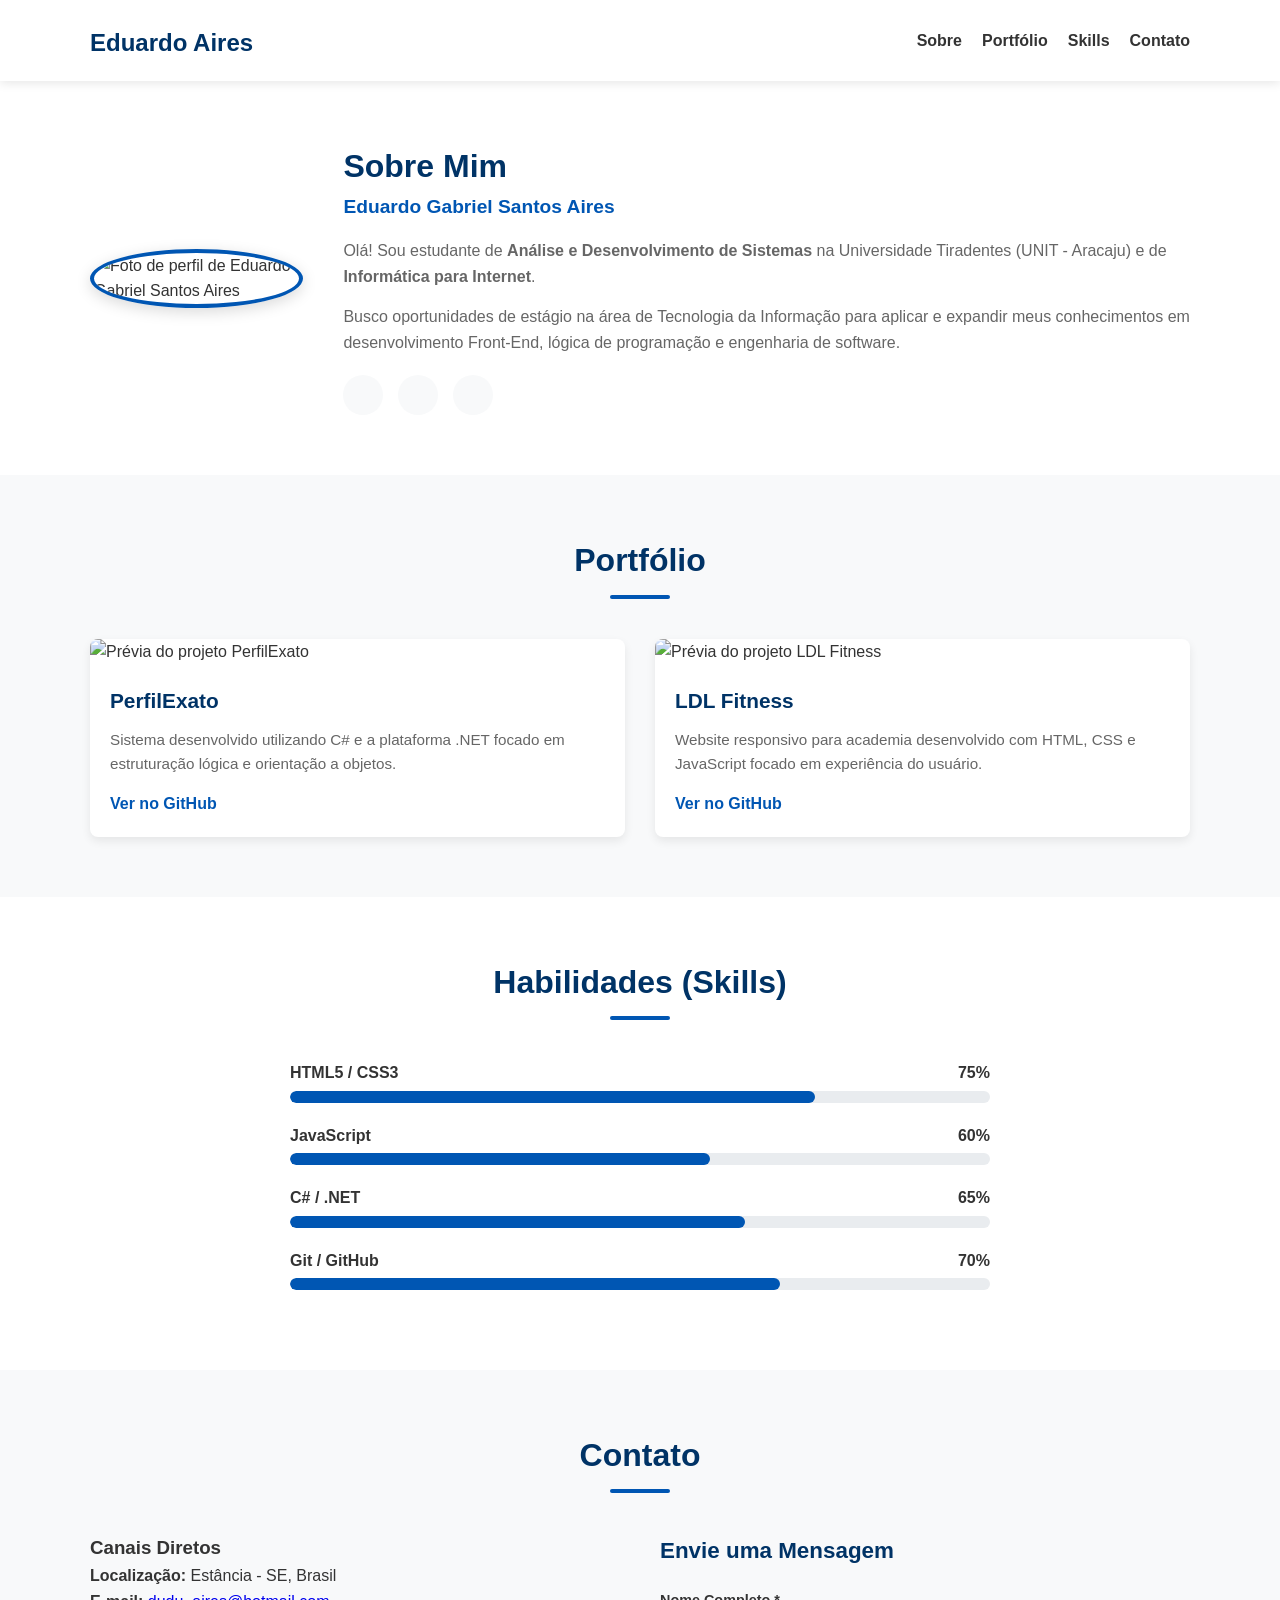
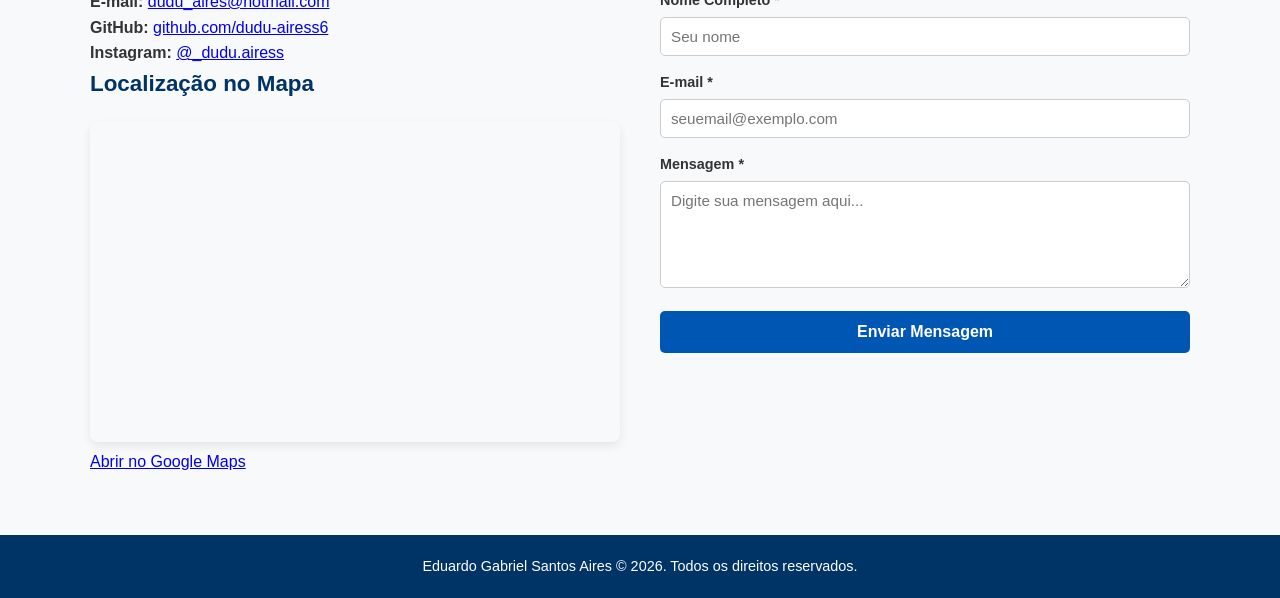
==== index.html @ 2ad6c25f "feat & style: finaliza interatividade JS e validacao do formulario de contato; implementa estilos CS" ====
<!DOCTYPE html>
<html lang="pt-BR">
<head>
    <meta charset="UTF-8">
    <meta name="viewport" content="width=device-width, initial-scale=1.0">
    <meta name="description" content="Portfólio Pessoal de Eduardo Aires - Desenvolvedor Web Front-End e Estudante de ADS na UNIT.">
    <meta name="author" content="Eduardo Gabriel Santos Aires">
    <title>Eduardo Aires | Portfólio Pessoal</title>

    <!-- Folha de Estilos Externa -->
    <link rel="stylesheet" href="css/style.css">
    
    <!-- Ícones (Font Awesome para redes sociais) -->
    <link rel="stylesheet" href="assets/icons/font-awesome.min.css">
</head>
<body>

    <!-- Cabeçalho e Navegação -->
    <header class="header">
        <div class="container">
            <h1 class="logo"><a href="#">Eduardo Aires</a></h1>
            <nav class="nav">
                <ul>
                    <li><a href="#sobre">Sobre</a></li>
                    <li><a href="#portfolio">Portfólio</a></li>
                    <li><a href="#skills">Skills</a></li>
                    <li><a href="#contato">Contato</a></li>
                </ul>
            </nav>
        </div>
    </header>

    <!-- Seção Sobre Mim -->
    <section id="sobre" class="section sobre">
        <div class="container sobre-content">
            <div class="sobre-img">
                <img src="assets/img/perfil.jpg" alt="Foto de perfil de Eduardo Gabriel Santos Aires">
            </div>
            <div class="sobre-texto">
                <h2>Sobre Mim</h2>
                <h3>Eduardo Gabriel Santos Aires</h3>
                <p>
                    Olá! Sou estudante de <strong>Análise e Desenvolvimento de Sistemas</strong> na Universidade Tiradentes (UNIT - Aracaju) 
                    e de <strong>Informática para Internet</strong>.
                </p>
                <p>
                    Busco oportunidades de estágio na área de Tecnologia da Informação para aplicar e expandir meus conhecimentos 
                    em desenvolvimento Front-End, lógica de programação e engenharia de software.
                </p>
                <div class="redes-sociais">
                    <a href="https://github.com/dudu-airess6" target="_blank" aria-label="GitHub"><i class="fab fa-github"></i></a>
                    <a href="#" target="_blank" aria-label="Instagram"><i class="fab fa-instagram"></i></a>
                    <a href="mailto:dudu_aires@hotmail.com" aria-label="E-mail"><i class="fas fa-envelope"></i></a>
                </div>
            </div>
        </div>
    </section>

    <!-- Seção Portfólio (Projetos) -->
    <section id="portfolio" class="section portfolio">
        <div class="container">
            <h2 class="titulo-secao">Portfólio</h2>
            <div class="grid-projetos">
                
                <!-- Card Projeto 1 -->
                <article class="card-projeto">
                    <img src="assets/img/projeto-perfilexato.png" alt="Prévia do projeto PerfilExato">
                    <div class="card-corpo">
                        <h3>PerfilExato</h3>
                        <p>Sistema desenvolvido utilizando C# e a plataforma .NET focado em estruturação lógica e orientação a objetos.</p>
                        <a href="https://github.com/dudu-airess6/PerfilExato" target="_blank" class="btn-link">Ver no GitHub <i class="fas fa-external-link-alt"></i></a>
                    </div>
                </article>

                <!-- Card Projeto 2 -->
                <article class="card-projeto">
                    <img src="assets/img/projeto-ldlfitness.png" alt="Prévia do projeto LDL Fitness">
                    <div class="card-corpo">
                        <h3>LDL Fitness</h3>
                        <p>Website responsivo para academia desenvolvido com HTML, CSS e JavaScript focado em experiência do usuário.</p>
                        <a href="https://github.com/dudu-airess6/site-academia" target="_blank" class="btn-link">Ver no GitHub <i class="fas fa-external-link-alt"></i></a>
                    </div>
                </article>

            </div>
        </div>
    </section>

    <!-- Seção Habilidades (Skills) -->
    <section id="skills" class="section skills">
        <div class="container">
            <h2 class="titulo-secao">Habilidades (Skills)</h2>
            <div class="skills-container">
                
                <div class="skill-item">
                    <div class="skill-info">
                        <span>HTML5 / CSS3</span>
                        <span>75%</span>
                    </div>
                    <div class="barra-progresso"><div class="progresso html-css"></div></div>
                </div>

                <div class="skill-item">
                    <div class="skill-info">
                        <span>JavaScript</span>
                        <span>60%</span>
                    </div>
                    <div class="barra-progresso"><div class="progresso js"></div></div>
                </div>

                <div class="skill-item">
                    <div class="skill-info">
                        <span>C# / .NET</span>
                        <span>65%</span>
                    </div>
                    <div class="barra-progresso"><div class="progresso csharp"></div></div>
                </div>

                <div class="skill-item">
                    <div class="skill-info">
                        <span>Git / GitHub</span>
                        <span>70%</span>
                    </div>
                    <div class="barra-progresso"><div class="progresso git"></div></div>
                </div>

            </div>
        </div>
    </section>

    <!-- Seção Contato -->
    <section id="contato" class="section contato">
        <div class="container">
            <h2 class="titulo-secao">Contato</h2>
            
            <div class="grid-contato">
                <!-- Informações de Contato Direto e Mapa -->
                <div class="info-e-mapa">
                    
                    <!-- Card com Dados do Currículo -->
                    <div class="card-info-contato">
                        <h3>Canais Diretos</h3>
                        <p><i class="fas fa-map-marker-alt"></i> <strong>Localização:</strong> Estância - SE, Brasil</p>
                        <p><i class="fas fa-envelope"></i> <strong>E-mail:</strong> <a href="mailto:dudu_aires@hotmail.com">dudu_aires@hotmail.com</a></p>
                        <p><i class="fab fa-github"></i> <strong>GitHub:</strong> <a href="https://github.com/dudu-airess6" target="_blank">github.com/dudu-airess6</a></p>
                        <p><i class="fab fa-instagram"></i> <strong>Instagram:</strong> <a href="https://www.instagram.com/_dud.airess?srtk=MWt2eTNlN3ZkY29sbg%3D%3D&utm_source=qr" target="_blank">@_dudu.airess</a></p>
                    </div>

                    <!-- Container do Mapa Macro -->
                    <div class="mapa-container">
                        <h3>Localização no Mapa</h3>
                        <iframe 
                            src="about:blank" 
                            loading="lazy" 
                            referrerpolicy="no-referrer-when-downgrade">
                        </iframe>
                        <a href="https://maps.app.goo.gl/FzNd4DUuq2EVmgBp6" target="_blank" class="link-mapa-externo">
                            Abrir no Google Maps <i class="fas fa-external-link-alt"></i>
                        </a>
                    </div>
                </div>

                <!-- Formulário de Contato com Validação JS -->
                <div class="form-container">
                    <h3>Envie uma Mensagem</h3>
                    <form id="formContato" novalidate>
                        <div class="grupo-form">
                            <label for="nome">Nome Completo *</label>
                            <input type="text" id="nome" name="nome" placeholder="Seu nome" required>
                            <span class="mensagem-erro" id="erroNome"></span>
                        </div>

                        <div class="grupo-form">
                            <label for="email">E-mail *</label>
                            <input type="email" id="email" name="email" placeholder="seuemail@exemplo.com" required>
                            <span class="mensagem-erro" id="erroEmail"></span>
                        </div>

                        <div class="grupo-form">
                            <label for="mensagem">Mensagem *</label>
                            <textarea id="mensagem" name="mensagem" rows="5" placeholder="Digite sua mensagem aqui..." required></textarea>
                            <span class="mensagem-erro" id="erroMensagem"></span>
                        </div>

                        <button type="submit" id="btnEnviar" class="btn-submit">Enviar Mensagem</button>
                        <div id="statusEnvio" class="status-envio"></div>
                    </form>
                </div>
            </div>
        </div>
    </section>

    <!-- Rodapé -->
    <footer class="footer">
        <div class="container">
            <p>Eduardo Gabriel Santos Aires &copy; 2026. Todos os direitos reservados.</p>
        </div>
    </footer>

    <!-- Script de Interatividade e Validação -->
    <script src="js/script.js"></script>
</body>
</html>
---- css/style.css ----
/* ==========================================================================
   1. RESET E VARIÁVEIS GLOBAIS (Box Model e Paleta de Cores - Aula 6)
   ========================================================================== */
* {
    margin: 0;
    padding: 0;
    box-sizing: border-box; /* Garante que padding e border não alterem a largura final dos elementos */
}

:root {
    --cor-primaria: #0056b3;      /* Azul institucional / destaque */
    --cor-secundaria: #003366;    /* Azul escuro para títulos */
    --cor-fundo-claro: #f8f9fa;   /* Fundo cinza suave */
    --cor-texto: #333333;         /* Texto principal */
    --cor-texto-suave: #666666;   /* Subtítulos e descrições */
    --cor-erro: #d9534f;          /* Vermelho para validação do formulário */
    --cor-sucesso: #28a745;       /* Verde para mensagem de envio */
    --fonte-principal: 'Segoe UI', Tahoma, Geneva, Verdana, sans-serif;
    --transicao-padrao: all 0.3s ease;
}

html {
    scroll-behavior: smooth; /* Navegação suave ao clicar nos links da barra de menu */
}

body {
    font-family: var(--fonte-principal);
    color: var(--cor-texto);
    background-color: #ffffff;
    line-height: 1.6;
}

.container {
    width: 90%;
    max-width: 1100px;
    margin: 0 auto;
}

.section {
    padding: 60px 0;
}

.titulo-secao {
    text-align: center;
    font-size: 2rem;
    color: var(--cor-secundaria);
    margin-bottom: 40px;
    position: relative;
}

.titulo-secao::after {
    content: '';
    display: block;
    width: 60px;
    height: 4px;
    background-color: var(--cor-primaria);
    margin: 8px auto 0;
    border-radius: 2px;
}

/* ==========================================================================
   2. CABEÇALHO E NAVEGAÇÃO (Header Fixado)
   ========================================================================== */
.header {
    background-color: #ffffff;
    box-shadow: 0 2px 10px rgba(0, 0, 0, 0.1);
    position: sticky;
    top: 0;
    z-index: 1000;
}

.header .container {
    display: flex;
    justify-content: space-between;
    align-items: center;
    padding: 15px 0;
}

.logo a {
    font-size: 1.5rem;
    font-weight: bold;
    color: var(--cor-secundaria);
    text-decoration: none;
}

.nav ul {
    display: flex;
    list-style: none;
    gap: 20px;
}

.nav a {
    text-decoration: none;
    color: var(--cor-texto);
    font-weight: 600;
    transition: var(--transicao-padrao);
}

.nav a:hover {
    color: var(--cor-primaria);
}

/* ==========================================================================
   3. SEÇÃO SOBRE MIM (Flexbox Layout)
   ========================================================================== */
.sobre-content {
    display: flex;
    align-items: center;
    gap: 40px;
}

.sobre-img img {
    width: 250px;
    height: 250px;
    border-radius: 50%; /* Torna a imagem circular */
    object-fit: cover;
    border: 4px solid var(--cor-primaria);
    box-shadow: 0 4px 15px rgba(0, 0, 0, 0.15);
}

.sobre-texto h2 {
    font-size: 2rem;
    color: var(--cor-secundaria);
}

.sobre-texto h3 {
    font-size: 1.2rem;
    color: var(--cor-primaria);
    margin-bottom: 15px;
}

.sobre-texto p {
    margin-bottom: 15px;
    color: var(--cor-texto-suave);
}

.redes-sociais {
    display: flex;
    gap: 15px;
    margin-top: 20px;
}

.redes-sociais a {
    display: inline-flex;
    justify-content: center;
    align-items: center;
    width: 40px;
    height: 40px;
    background-color: var(--cor-fundo-claro);
    color: var(--cor-secundaria);
    border-radius: 50%;
    text-decoration: none;
    font-size: 1.2rem;
    transition: var(--transicao-padrao);
}

.redes-sociais a:hover {
    background-color: var(--cor-primaria);
    color: #ffffff;
    transform: translateY(-3px);
}

/* ==========================================================================
   4. SEÇÃO PORTFÓLIO (CSS Grid Layout e Cards de Projetos)
   ========================================================================== */
.portfolio {
    background-color: var(--cor-fundo-claro);
}

.grid-projetos {
    display: grid;
    grid-template-columns: repeat(auto-fit, minmax(280px, 1fr));
    gap: 30px;
}

.card-projeto {
    background-color: #ffffff;
    border-radius: 8px;
    overflow: hidden;
    box-shadow: 0 4px 10px rgba(0, 0, 0, 0.08);
    transition: var(--transicao-padrao);
}

.card-projeto:hover {
    transform: translateY(-5px);
    box-shadow: 0 8px 20px rgba(0, 0, 0, 0.12);
}

.card-projeto img {
    width: 100%;
    height: 180px;
    object-fit: cover;
}

.card-corpo {
    padding: 20px;
}

.card-corpo h3 {
    font-size: 1.3rem;
    color: var(--cor-secundaria);
    margin-bottom: 10px;
}

.card-corpo p {
    font-size: 0.95rem;
    color: var(--cor-texto-suave);
    margin-bottom: 15px;
}

.btn-link {
    display: inline-block;
    color: var(--cor-primaria);
    text-decoration: none;
    font-weight: 600;
    transition: var(--transicao-padrao);
}

.btn-link:hover {
    color: var(--cor-secundaria);
}

/* ==========================================================================
   5. SEÇÃO SKILLS (Barras de Progresso Gráficas)
   ========================================================================== */
.skills-container {
    max-width: 700px;
    margin: 0 auto;
}

.skill-item {
    margin-bottom: 20px;
}

.skill-info {
    display: flex;
    justify-content: space-between;
    font-weight: 600;
    margin-bottom: 5px;
}

.barra-progresso {
    width: 100%;
    height: 12px;
    background-color: #e9ecef;
    border-radius: 6px;
    overflow: hidden;
}

.progresso {
    height: 100%;
    background-color: var(--cor-primaria);
    border-radius: 6px;
    transition: width 1s ease-in-out;
}

/* Porcentagens baseadas no currículo e nas skills */
.progresso.html-css { width: 75%; }
.progresso.js       { width: 60%; }
.progresso.csharp   { width: 65%; }
.progresso.git      { width: 70%; }

/* ==========================================================================
   6. SEÇÃO CONTATO (Formulário e Mapa de Localização Macro)
   ========================================================================== */
.contato {
    background-color: var(--cor-fundo-claro);
}

.grid-contato {
    display: grid;
    grid-template-columns: 1fr 1fr;
    gap: 40px;
}

.mapa-container h3, .form-container h3 {
    font-size: 1.4rem;
    color: var(--cor-secundaria);
    margin-bottom: 20px;
}

/* Formatação do Iframe do Mapa */
.mapa-container iframe {
    width: 100%;
    height: 320px;
    border: none;
    border-radius: 8px;
    box-shadow: 0 4px 10px rgba(0, 0, 0, 0.08);
}

.grupo-form {
    margin-bottom: 15px;
}

.grupo-form label {
    display: block;
    margin-bottom: 5px;
    font-weight: 600;
    font-size: 0.9rem;
}

.grupo-form input,
.grupo-form textarea {
    width: 100%;
    padding: 10px;
    border: 1px solid #cccccc;
    border-radius: 5px;
    font-family: inherit;
    font-size: 0.95rem;
    transition: var(--transicao-padrao);
}

.grupo-form input:focus,
.grupo-form textarea:focus {
    outline: none;
    border-color: var(--cor-primaria);
    box-shadow: 0 0 5px rgba(0, 86, 179, 0.3);
}

.mensagem-erro {
    color: var(--cor-erro);
    font-size: 0.85rem;
    margin-top: 4px;
    display: block;
}

.btn-submit {
    width: 100%;
    padding: 12px;
    background-color: var(--cor-primaria);
    color: #ffffff;
    border: none;
    border-radius: 5px;
    font-size: 1rem;
    font-weight: bold;
    cursor: pointer;
    transition: var(--transicao-padrao);
}

.btn-submit:hover {
    background-color: var(--cor-secundaria);
}

.status-envio {
    margin-top: 15px;
    font-weight: 600;
    text-align: center;
}

/* ==========================================================================
   7. RODAPÉ E MEDIA QUERIES (Responsividade para Celular - Aula 5)
   ========================================================================== */
.footer {
    background-color: var(--cor-secundaria);
    color: #ffffff;
    text-align: center;
    padding: 20px 0;
    font-size: 0.9rem;
}

@media (max-width: 768px) {
    .header .container {
        flex-direction: column;
        gap: 10px;
    }

    .sobre-content {
        flex-direction: column;
        text-align: center;
    }

    .redes-sociais {
        justify-content: center;
    }

    .grid-contato {
        grid-template-columns: 1fr; /* Transforma o layout em coluna única no mobile */
    }
}
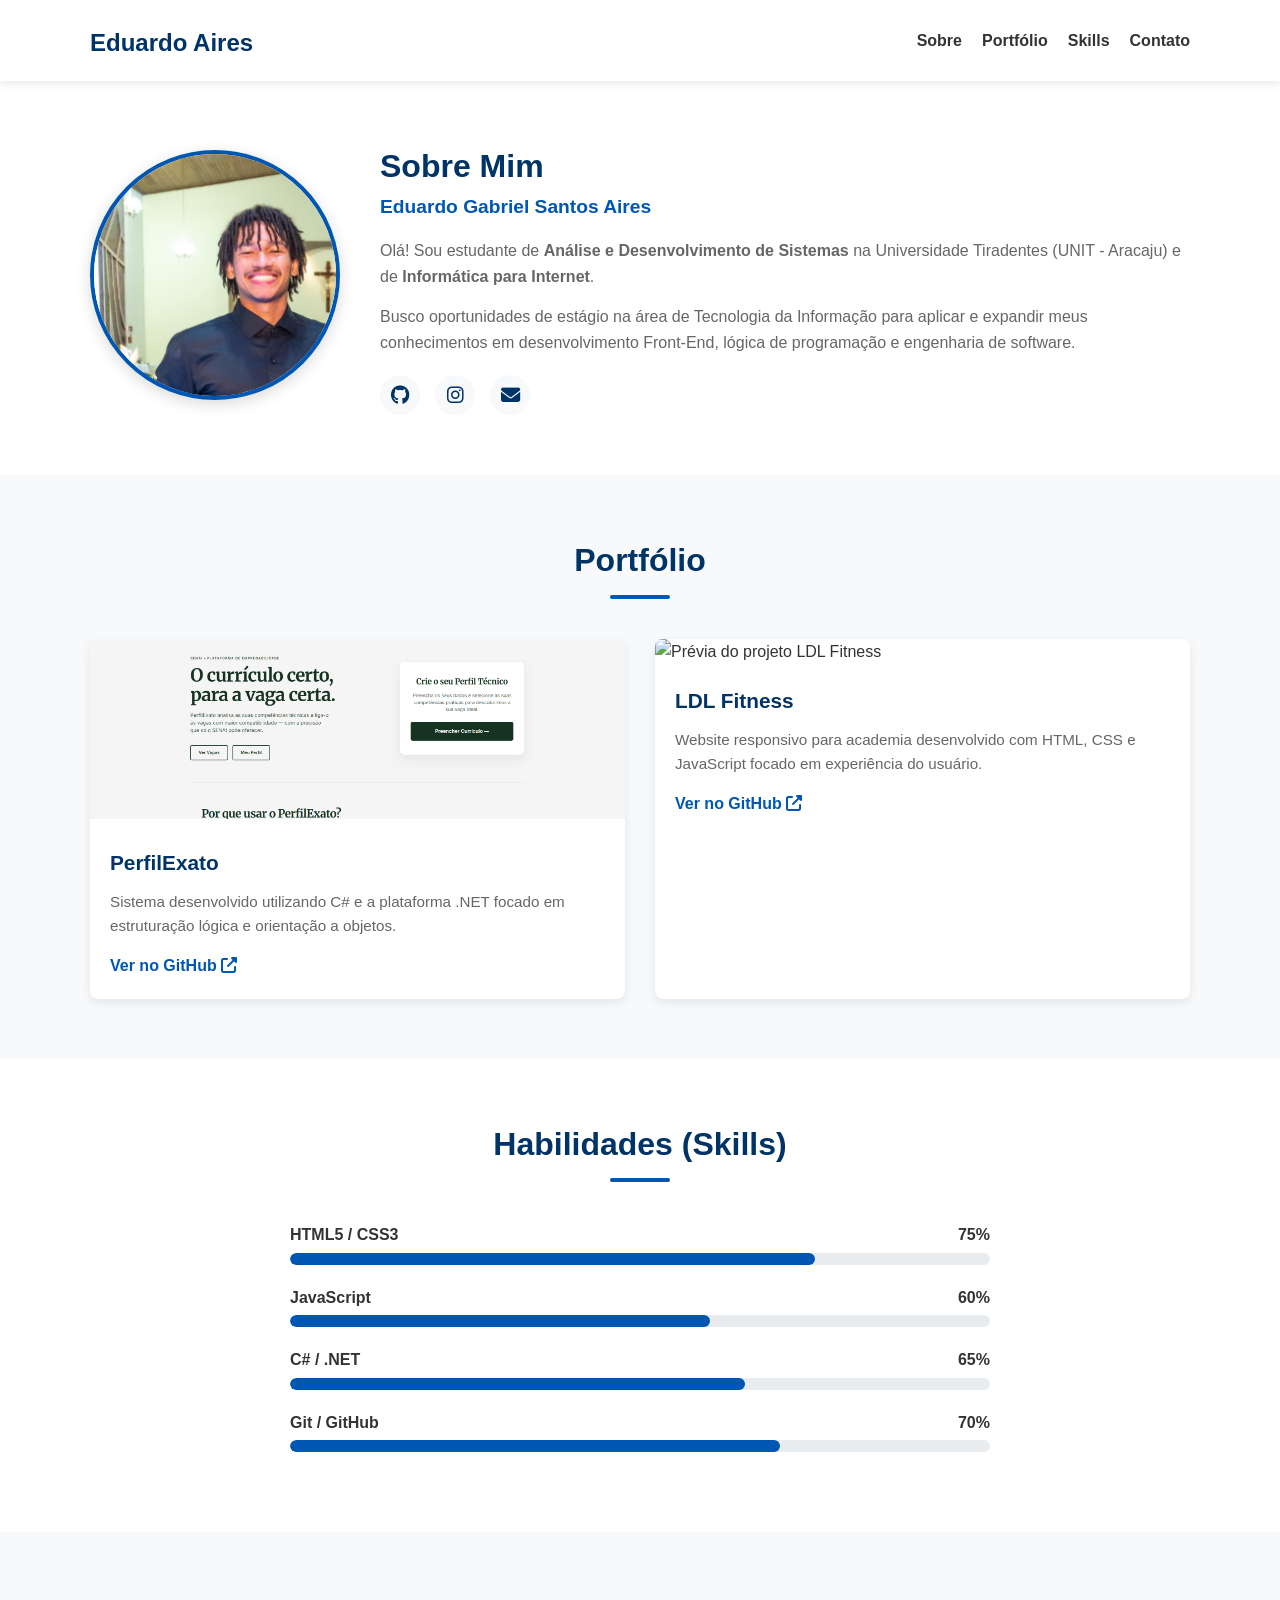
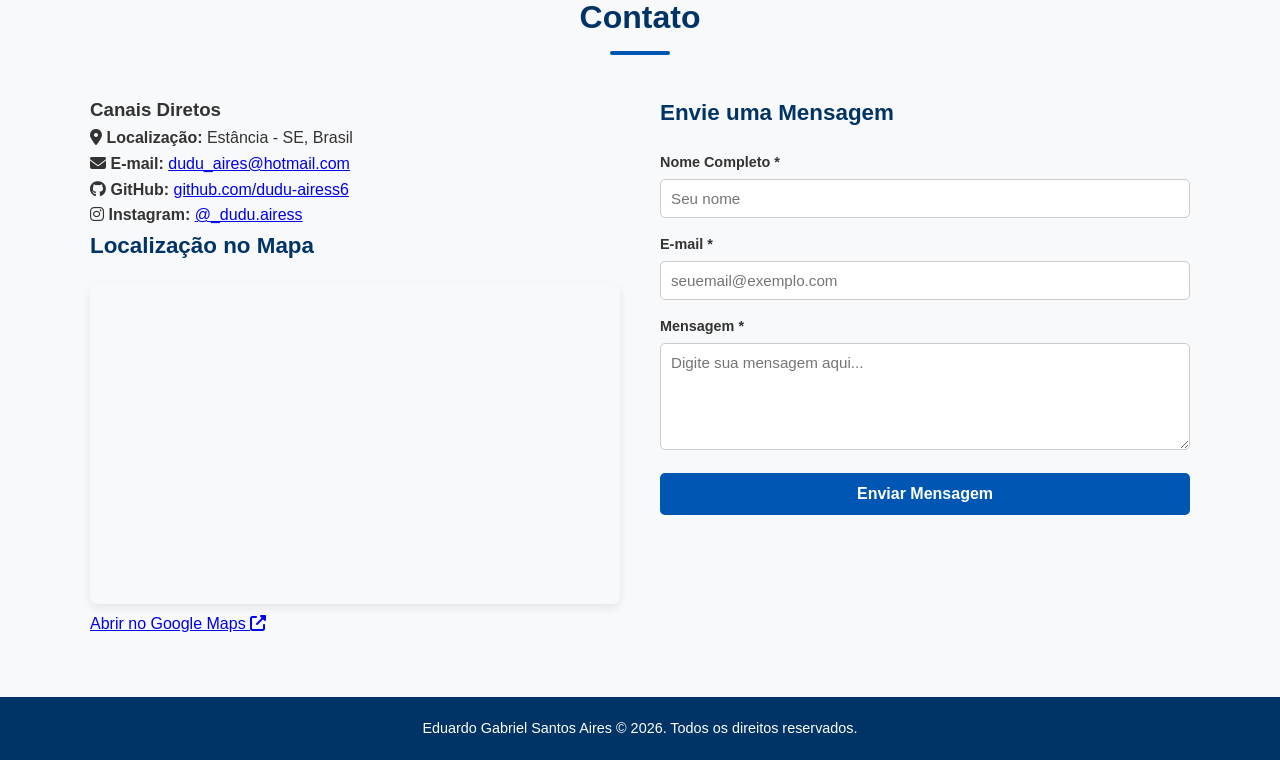
==== commit 96ddffde: "feat: adiciona foto de perfil e capturas de tela dos projetos" ====
--- a/index.html
+++ b/index.html
@@ -11,7 +11,8 @@
     <link rel="stylesheet" href="css/style.css">
     
     <!-- Ícones (Font Awesome para redes sociais) -->
-    <link rel="stylesheet" href="assets/icons/font-awesome.min.css">
+    <link rel="stylesheet" href="https://cdnjs.cloudflare.com/ajax/libs/font-awesome/6.5.1/css/all.min.css">
+    <script src="js/script.js" defer></script>
 </head>
 <body>
 
@@ -34,7 +35,7 @@
     <section id="sobre" class="section sobre">
         <div class="container sobre-content">
             <div class="sobre-img">
-                <img src="assets/img/perfil.jpg" alt="Foto de perfil de Eduardo Gabriel Santos Aires">
+                <img src="assets/img/perfil.png" alt="Foto de perfil de Eduardo Gabriel Santos Aires">
             </div>
             <div class="sobre-texto">
                 <h2>Sobre Mim</h2>
@@ -49,7 +50,7 @@
                 </p>
                 <div class="redes-sociais">
                     <a href="https://github.com/dudu-airess6" target="_blank" aria-label="GitHub"><i class="fab fa-github"></i></a>
-                    <a href="#" target="_blank" aria-label="Instagram"><i class="fab fa-instagram"></i></a>
+                    <a href="https://www.instagram.com/_dud.airess?srtk=MWt2eTNlN3ZkY29sbg%3D%3D&utm_source=qr" target="_blank" aria-label="Instagram"><i class="fab fa-instagram"></i></a>
                     <a href="mailto:dudu_aires@hotmail.com" aria-label="E-mail"><i class="fas fa-envelope"></i></a>
                 </div>
             </div>
@@ -64,7 +65,7 @@
                 
                 <!-- Card Projeto 1 -->
                 <article class="card-projeto">
-                    <img src="assets/img/projeto-perfilexato.png" alt="Prévia do projeto PerfilExato">
+                    <img src="assets/img/TelaPerfilExato.png" alt="Prévia do projeto PerfilExato">
                     <div class="card-corpo">
                         <h3>PerfilExato</h3>
                         <p>Sistema desenvolvido utilizando C# e a plataforma .NET focado em estruturação lógica e orientação a objetos.</p>
@@ -74,7 +75,7 @@
 
                 <!-- Card Projeto 2 -->
                 <article class="card-projeto">
-                    <img src="assets/img/projeto-ldlfitness.png" alt="Prévia do projeto LDL Fitness">
+                    <img src="assets/img/telaAcad.png" alt="Prévia do projeto LDL Fitness">
                     <div class="card-corpo">
                         <h3>LDL Fitness</h3>
                         <p>Website responsivo para academia desenvolvido com HTML, CSS e JavaScript focado em experiência do usuário.</p>
@@ -198,6 +199,6 @@
     </footer>
 
     <!-- Script de Interatividade e Validação -->
-    <script src="js/script.js"></script>
+    
 </body>
 </html>
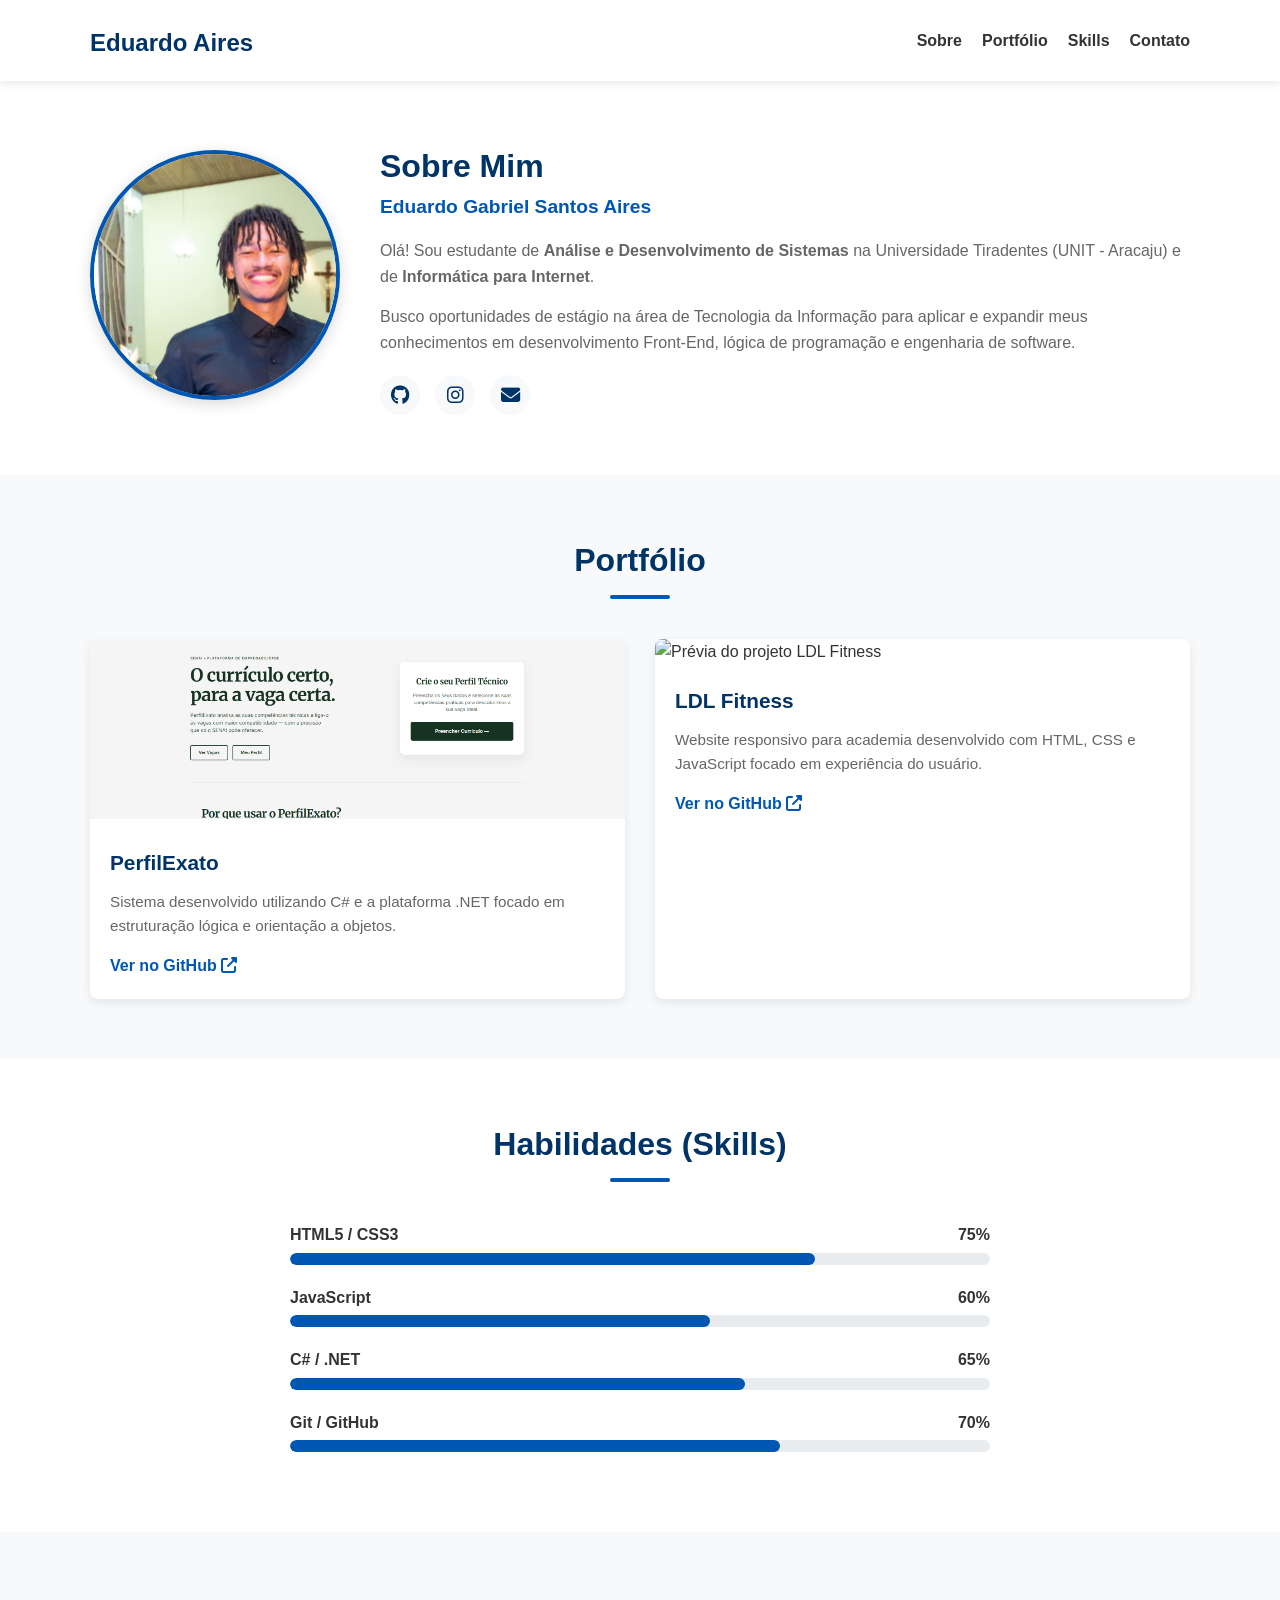
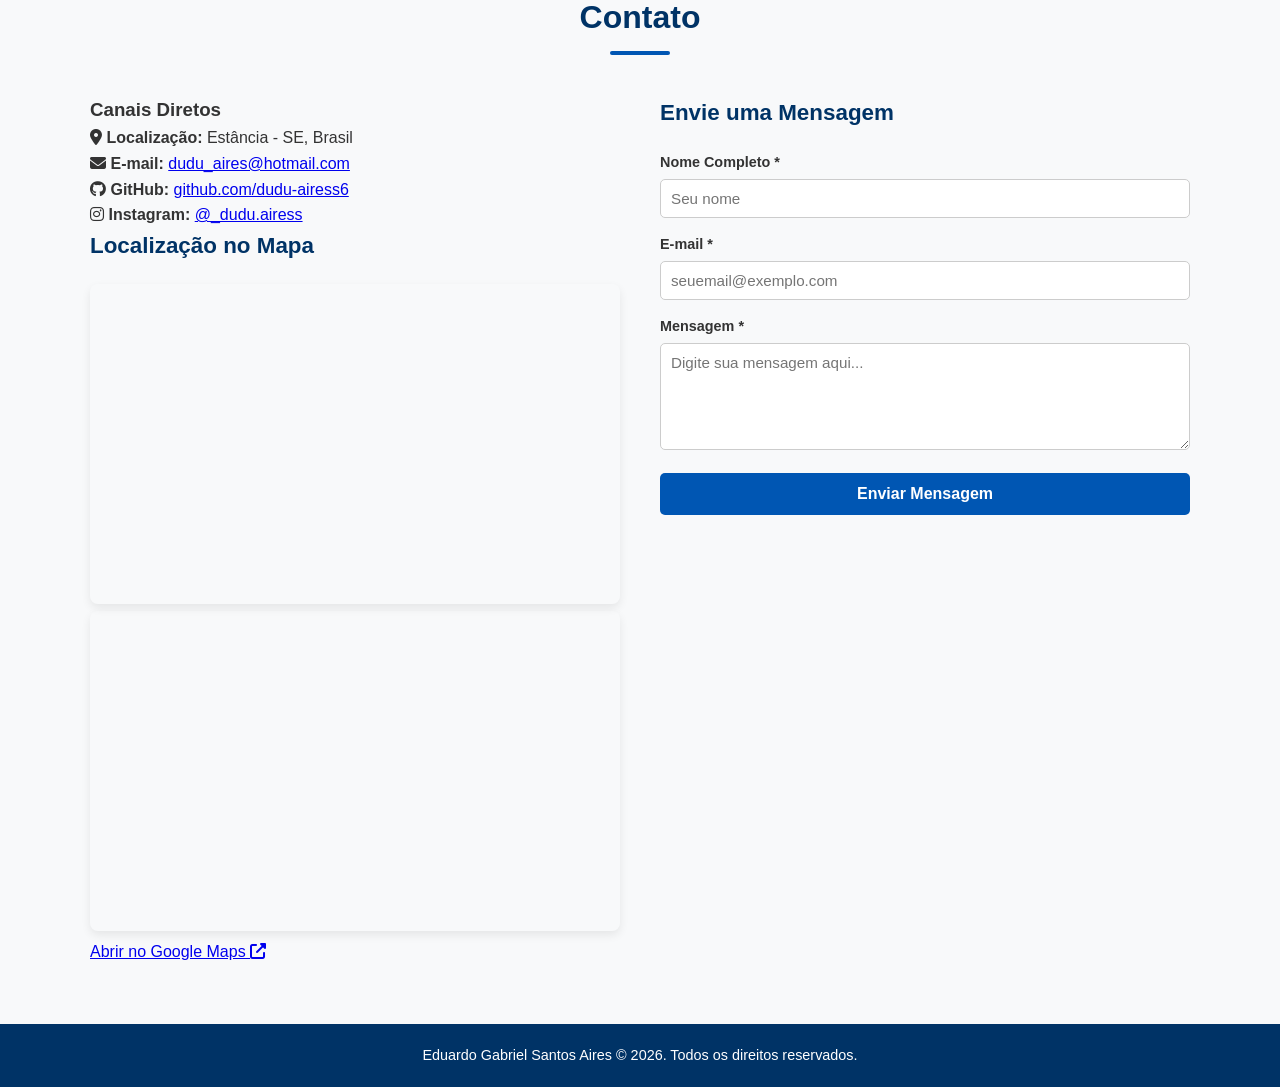
==== commit 43c31723: "refactor: fazendo o mapa do maps funcionar" ====
--- a/index.html
+++ b/index.html
@@ -155,7 +155,8 @@
                             loading="lazy" 
                             referrerpolicy="no-referrer-when-downgrade">
                         </iframe>
-                        <a href="https://maps.app.goo.gl/FzNd4DUuq2EVmgBp6" target="_blank" class="link-mapa-externo">
+                        <iframe src="https://www.google.com/maps/embed?pb=!1m18!1m12!1m3!1d31304.734406708933!2d-37.4531136337942!3d-11.254657000660721!2m3!1f0!2f0!3f0!3m2!1i1024!2i768!4f13.1!3m3!1m2!1s0x7107012e4de6781%3A0x2e46ea8df410fb42!2sEst%C3%A2ncia%2C%20SE%2C%2049200-000!5e0!3m2!1spt-BR!2sbr!4v1794339937193!5m2!1spt-BR!2sbr" width="600" height="450" style="border:0;" allowfullscreen="" loading="lazy" referrerpolicy="strict-origin-when-cross-origin"></iframe>
+                        <a href="https://www.google.com/maps/embed?pb=!1m18!1m12!1m3!1d31304.734406708933!2d-37.4531136337942!3d-11.254657000660721!2m3!1f0!2f0!3f0!3m2!1i1024!2i768!4f13.1!3m3!1m2!1s0x7107012e4de6781%3A0x2e46ea8df410fb42!2sEst%C3%A2ncia%2C%20SE%2C%2049200-000!5e0!3m2!1spt-BR!2sbr!4v1794339937193!5m2!1spt-BR!2sbr" target="_blank" class="link-mapa-externo">
                             Abrir no Google Maps <i class="fas fa-external-link-alt"></i>
                         </a>
                     </div>
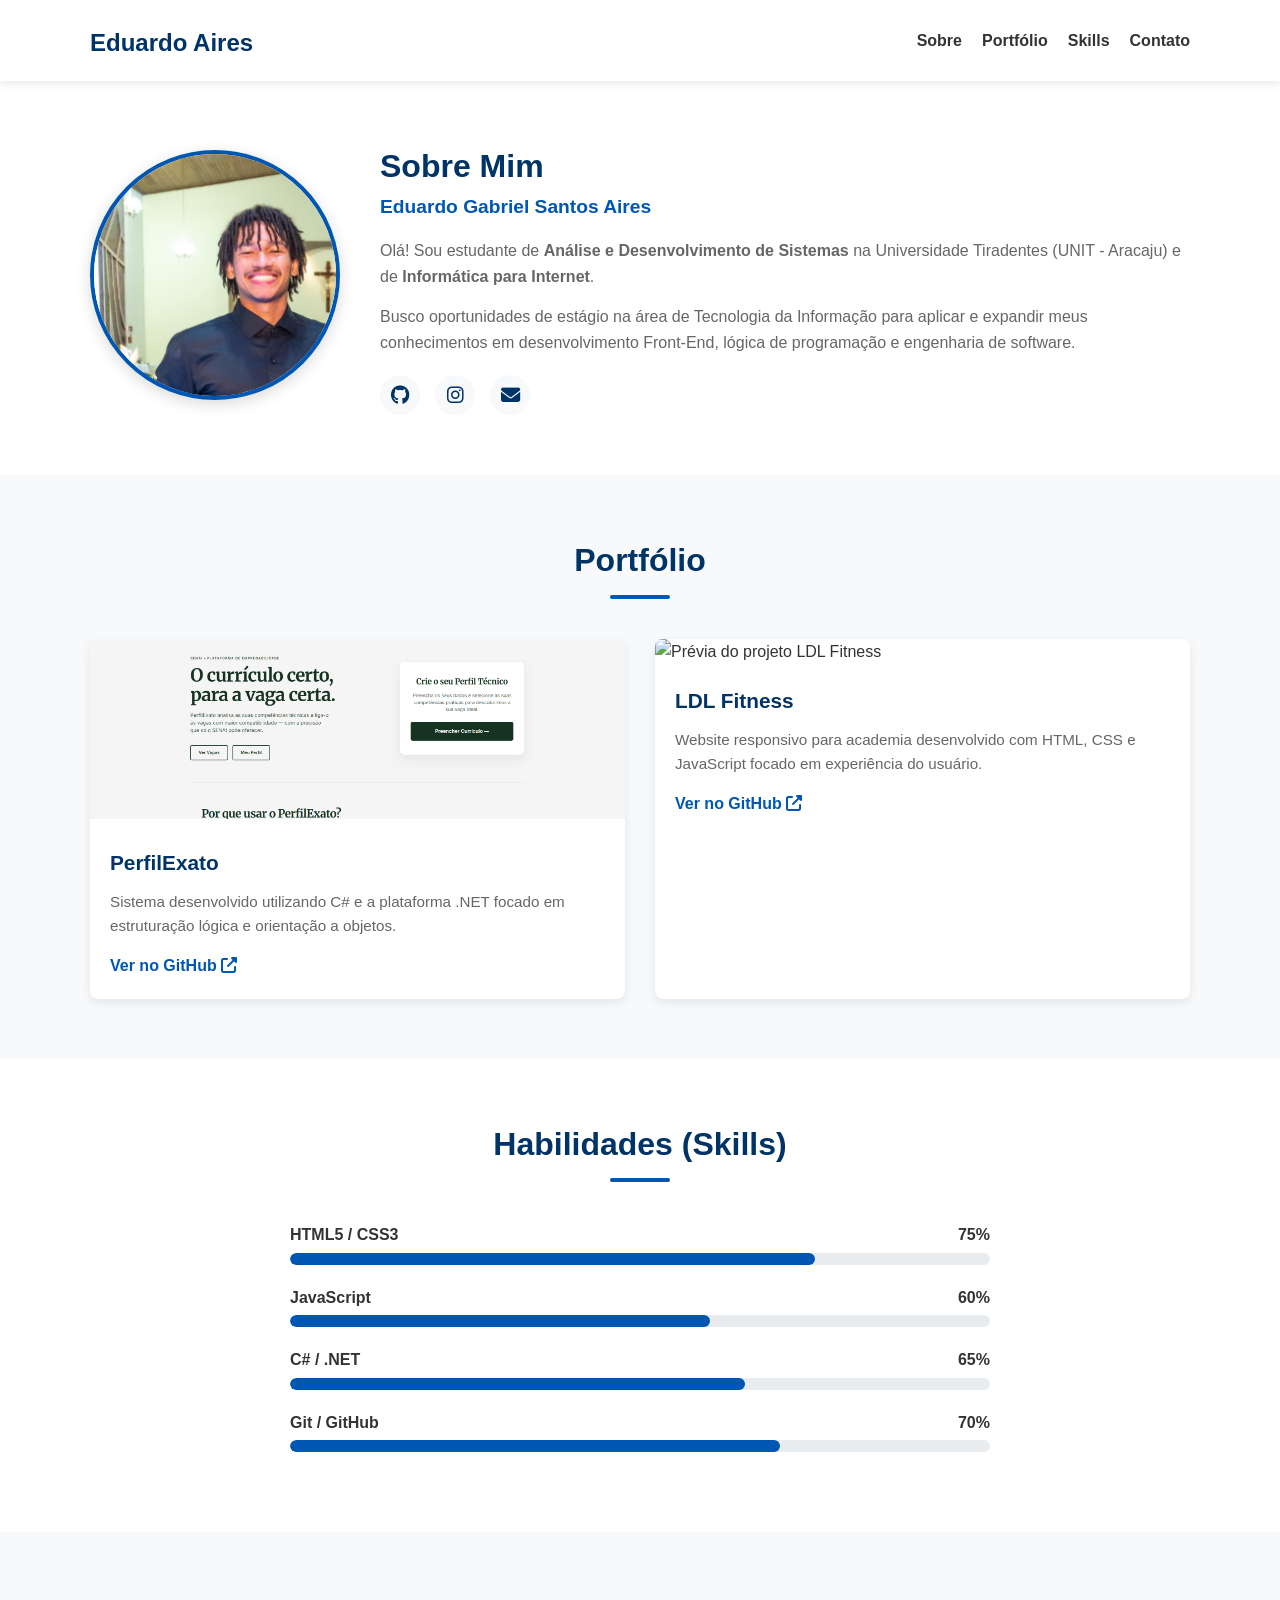
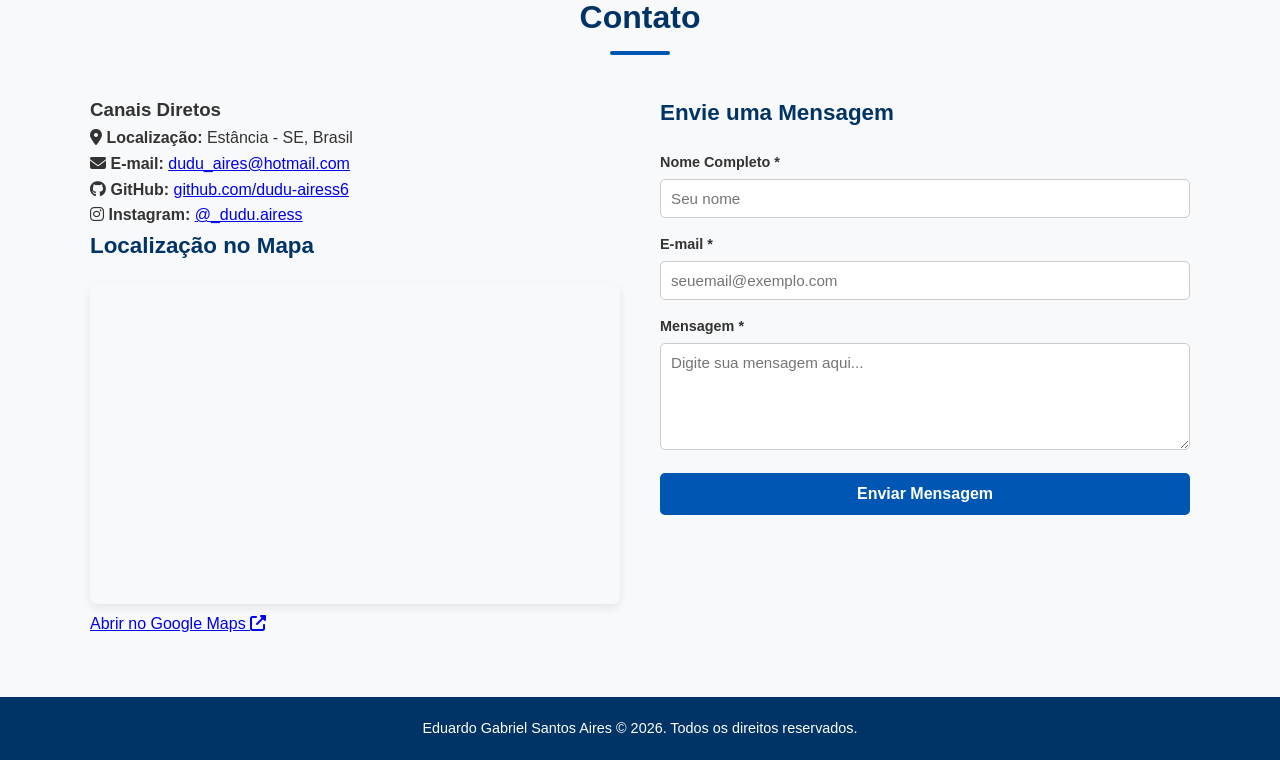
==== commit a6bc87ed: "refactor: correção da exibição do mapa da localização" ====
--- a/index.html
+++ b/index.html
@@ -151,12 +151,12 @@
                     <div class="mapa-container">
                         <h3>Localização no Mapa</h3>
                         <iframe 
-                            src="about:blank" 
+                            src="https://www.google.com/maps/embed?pb=!1m18!1m12!1m3!1d31304.734406708933!2d-37.4531136337942!3d-11.254657000660721!2m3!1f0!2f0!3f0!3m2!1i1024!2i768!4f13.1!3m3!1m2!1s0x7107012e4de6781%3A0x2e46ea8df410fb42!2sEst%C3%A2ncia%2C%20SE%2C%2049200-000!5e0!3m2!1spt-BR!2sbr!4v1794339937193!5m2!1spt-BR!2sbr" 
                             loading="lazy" 
                             referrerpolicy="no-referrer-when-downgrade">
                         </iframe>
-                        <iframe src="https://www.google.com/maps/embed?pb=!1m18!1m12!1m3!1d31304.734406708933!2d-37.4531136337942!3d-11.254657000660721!2m3!1f0!2f0!3f0!3m2!1i1024!2i768!4f13.1!3m3!1m2!1s0x7107012e4de6781%3A0x2e46ea8df410fb42!2sEst%C3%A2ncia%2C%20SE%2C%2049200-000!5e0!3m2!1spt-BR!2sbr!4v1794339937193!5m2!1spt-BR!2sbr" width="600" height="450" style="border:0;" allowfullscreen="" loading="lazy" referrerpolicy="strict-origin-when-cross-origin"></iframe>
-                        <a href="https://www.google.com/maps/embed?pb=!1m18!1m12!1m3!1d31304.734406708933!2d-37.4531136337942!3d-11.254657000660721!2m3!1f0!2f0!3f0!3m2!1i1024!2i768!4f13.1!3m3!1m2!1s0x7107012e4de6781%3A0x2e46ea8df410fb42!2sEst%C3%A2ncia%2C%20SE%2C%2049200-000!5e0!3m2!1spt-BR!2sbr!4v1794339937193!5m2!1spt-BR!2sbr" target="_blank" class="link-mapa-externo">
+                        
+                        <a href="https://www.google.com/maps?cid=3334610469520472898&g_mp=CiVnb29nbGUubWFwcy5wbGFjZXMudjEuUGxhY2VzLkdldFBsYWNlEAMYASAF" target="_blank" class="link-mapa-externo">
                             Abrir no Google Maps <i class="fas fa-external-link-alt"></i>
                         </a>
                     </div>
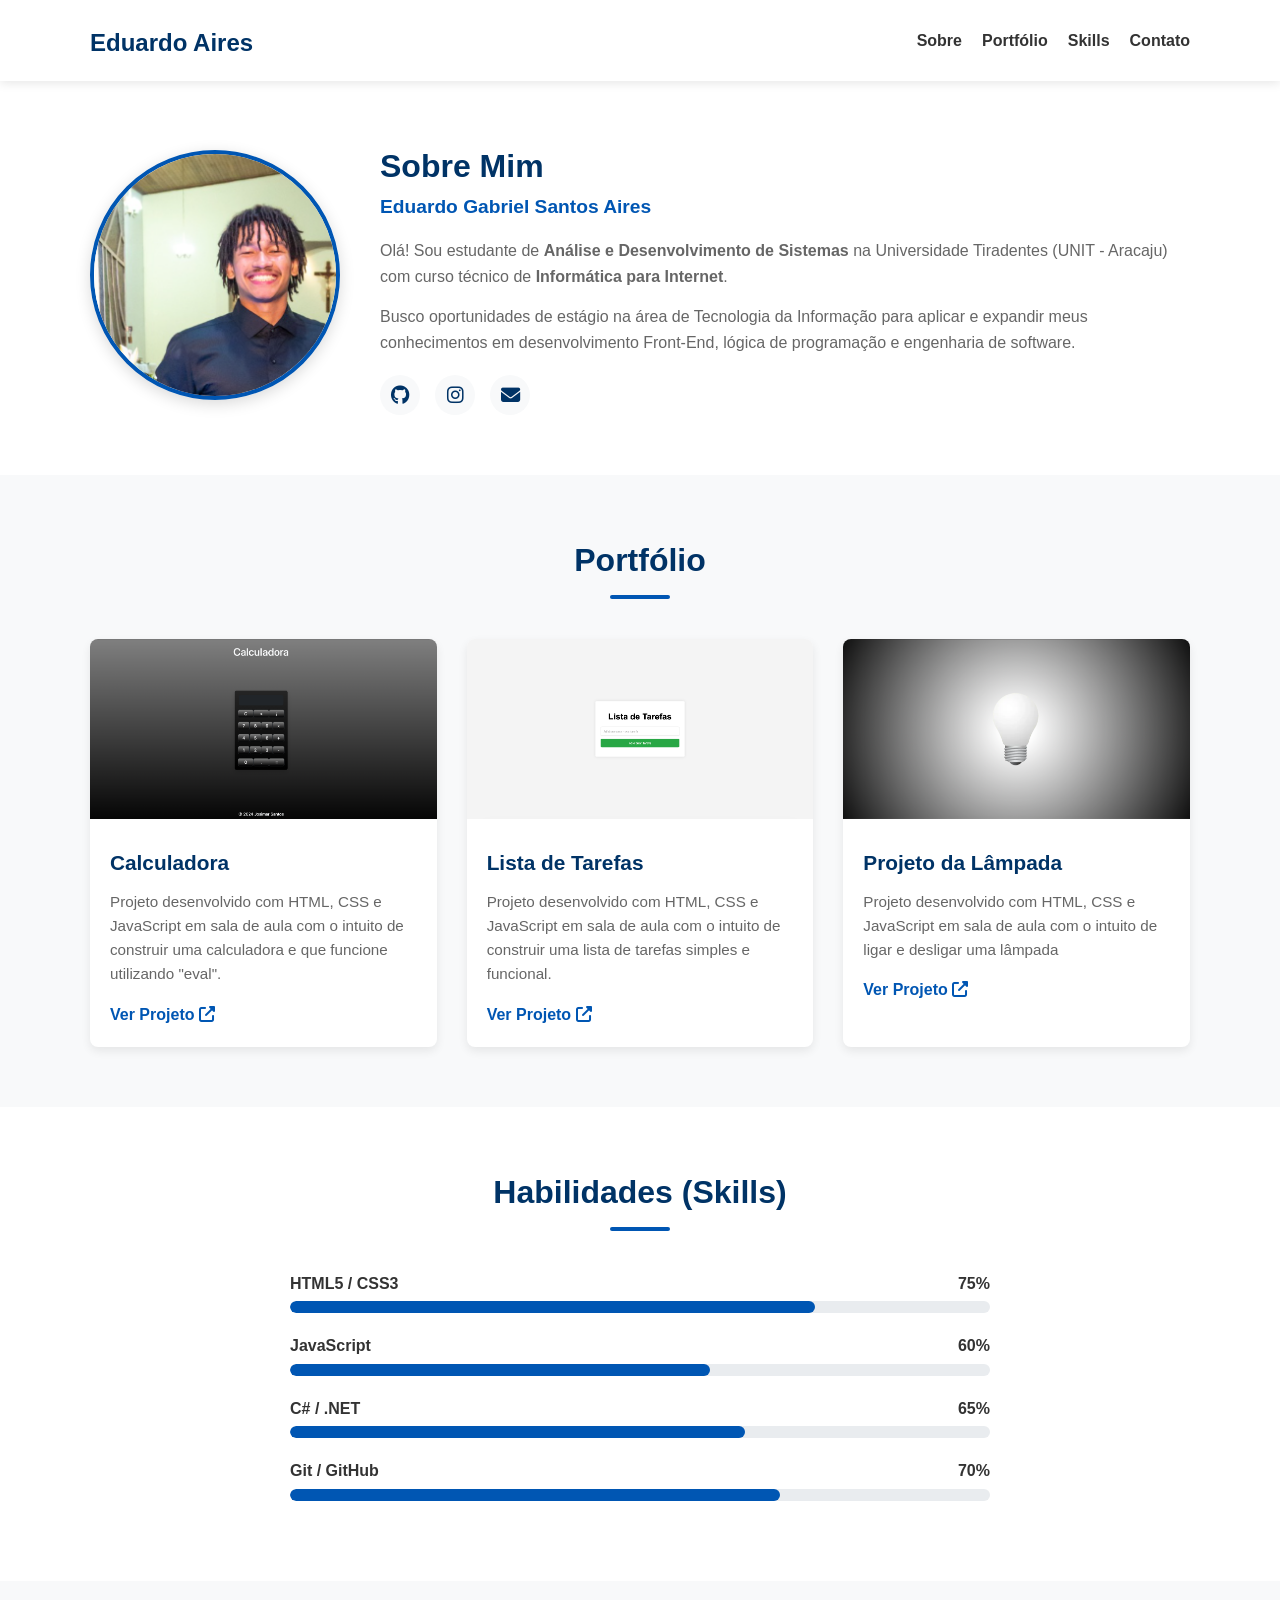
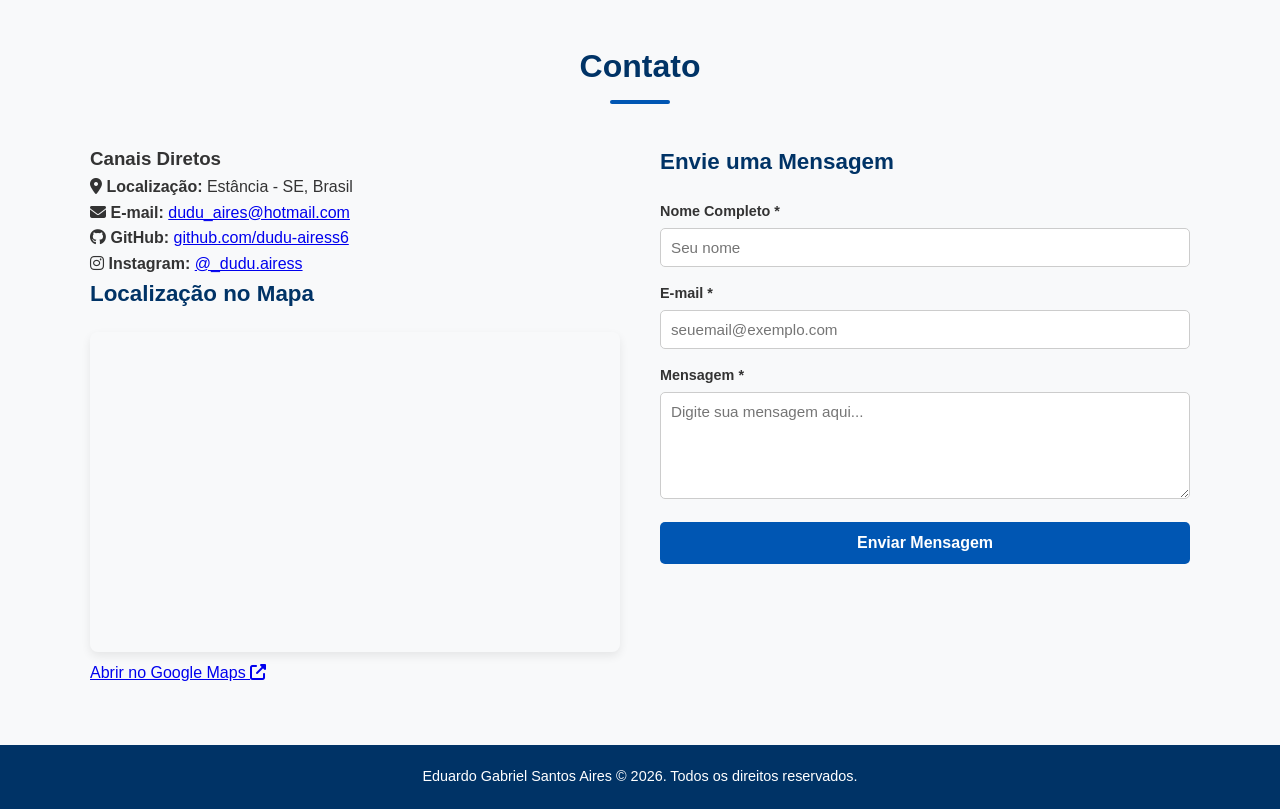
==== commit 8e90c176: "refactor: mundando endereco de outros links para que não haja conflitos no futuro com windows ou mac" ====
--- a/index.html
+++ b/index.html
@@ -7,16 +7,13 @@
     <meta name="author" content="Eduardo Gabriel Santos Aires">
     <title>Eduardo Aires | Portfólio Pessoal</title>
 
-    <!-- Folha de Estilos Externa -->
-    <link rel="stylesheet" href="css/style.css">
+    <link rel="stylesheet" href="style.css">
     
-    <!-- Ícones (Font Awesome para redes sociais) -->
     <link rel="stylesheet" href="https://cdnjs.cloudflare.com/ajax/libs/font-awesome/6.5.1/css/all.min.css">
-    <script src="js/script.js" defer></script>
+    <script src="script.js" defer></script>
 </head>
 <body>
 
-    <!-- Cabeçalho e Navegação -->
     <header class="header">
         <div class="container">
             <h1 class="logo"><a href="#">Eduardo Aires</a></h1>
@@ -31,7 +28,6 @@
         </div>
     </header>
 
-    <!-- Seção Sobre Mim -->
     <section id="sobre" class="section sobre">
         <div class="container sobre-content">
             <div class="sobre-img">
@@ -42,7 +38,7 @@
                 <h3>Eduardo Gabriel Santos Aires</h3>
                 <p>
                     Olá! Sou estudante de <strong>Análise e Desenvolvimento de Sistemas</strong> na Universidade Tiradentes (UNIT - Aracaju) 
-                    e de <strong>Informática para Internet</strong>.
+                    com curso técnico de <strong>Informática para Internet</strong>.
                 </p>
                 <p>
                     Busco oportunidades de estágio na área de Tecnologia da Informação para aplicar e expandir meus conhecimentos 
@@ -57,29 +53,35 @@
         </div>
     </section>
 
-    <!-- Seção Portfólio (Projetos) -->
     <section id="portfolio" class="section portfolio">
         <div class="container">
             <h2 class="titulo-secao">Portfólio</h2>
             <div class="grid-projetos">
-                
-                <!-- Card Projeto 1 -->
+
                 <article class="card-projeto">
-                    <img src="assets/img/TelaPerfilExato.png" alt="Prévia do projeto PerfilExato">
+                    <img src="assets/img/Calculadora.png" alt="Prévia do projeto Calculadora">
                     <div class="card-corpo">
-                        <h3>PerfilExato</h3>
-                        <p>Sistema desenvolvido utilizando C# e a plataforma .NET focado em estruturação lógica e orientação a objetos.</p>
-                        <a href="https://github.com/dudu-airess6/PerfilExato" target="_blank" class="btn-link">Ver no GitHub <i class="fas fa-external-link-alt"></i></a>
+                        <h3>Calculadora</h3>
+                        <p>Projeto desenvolvido com HTML, CSS e JavaScript em sala de aula com o intuito de construir uma calculadora e que funcione utilizando "eval".</p>
+                        <a href="Projects/Calculadora/index.html" target="_blank" class="btn-link">Ver Projeto <i class="fas fa-external-link-alt"></i></a>
                     </div>
                 </article>
 
-                <!-- Card Projeto 2 -->
                 <article class="card-projeto">
-                    <img src="assets/img/telaAcad.png" alt="Prévia do projeto LDL Fitness">
+                    <img src="assets/img/ListaTarefas.png" alt="Prévia do projeto Lista de Tarefas">
                     <div class="card-corpo">
-                        <h3>LDL Fitness</h3>
-                        <p>Website responsivo para academia desenvolvido com HTML, CSS e JavaScript focado em experiência do usuário.</p>
-                        <a href="https://github.com/dudu-airess6/site-academia" target="_blank" class="btn-link">Ver no GitHub <i class="fas fa-external-link-alt"></i></a>
+                        <h3>Lista de Tarefas</h3>
+                        <p>Projeto desenvolvido com HTML, CSS e JavaScript em sala de aula com o intuito de construir uma lista de tarefas simples e funcional.</p>
+                        <a href="Projects/lista-de-tarefas/index.html" target="_blank" class="btn-link">Ver Projeto <i class="fas fa-external-link-alt"></i></a>
+                    </div>
+                </article>
+
+                <article class="card-projeto">
+                    <img src="assets/img/Lampada.png" alt="Prévia do projeto Lâmpada">
+                    <div class="card-corpo">
+                        <h3>Projeto da Lâmpada</h3>
+                        <p>Projeto desenvolvido com HTML, CSS e JavaScript em sala de aula com o intuito de ligar e desligar uma lâmpada</p>
+                        <a href="Projects/Lampada/index.html" target="_blank" class="btn-link">Ver Projeto <i class="fas fa-external-link-alt"></i></a>
                     </div>
                 </article>
 
@@ -87,7 +89,6 @@
         </div>
     </section>
 
-    <!-- Seção Habilidades (Skills) -->
     <section id="skills" class="section skills">
         <div class="container">
             <h2 class="titulo-secao">Habilidades (Skills)</h2>
@@ -129,16 +130,13 @@
         </div>
     </section>
 
-    <!-- Seção Contato -->
     <section id="contato" class="section contato">
         <div class="container">
             <h2 class="titulo-secao">Contato</h2>
             
             <div class="grid-contato">
-                <!-- Informações de Contato Direto e Mapa -->
                 <div class="info-e-mapa">
                     
-                    <!-- Card com Dados do Currículo -->
                     <div class="card-info-contato">
                         <h3>Canais Diretos</h3>
                         <p><i class="fas fa-map-marker-alt"></i> <strong>Localização:</strong> Estância - SE, Brasil</p>
@@ -147,7 +145,6 @@
                         <p><i class="fab fa-instagram"></i> <strong>Instagram:</strong> <a href="https://www.instagram.com/_dud.airess?srtk=MWt2eTNlN3ZkY29sbg%3D%3D&utm_source=qr" target="_blank">@_dudu.airess</a></p>
                     </div>
 
-                    <!-- Container do Mapa Macro -->
                     <div class="mapa-container">
                         <h3>Localização no Mapa</h3>
                         <iframe 
@@ -162,7 +159,6 @@
                     </div>
                 </div>
 
-                <!-- Formulário de Contato com Validação JS -->
                 <div class="form-container">
                     <h3>Envie uma Mensagem</h3>
                     <form id="formContato" novalidate>
@@ -192,14 +188,10 @@
         </div>
     </section>
 
-    <!-- Rodapé -->
     <footer class="footer">
         <div class="container">
             <p>Eduardo Gabriel Santos Aires &copy; 2026. Todos os direitos reservados.</p>
         </div>
     </footer>
-
-    <!-- Script de Interatividade e Validação -->
-    
 </body>
 </html>
--- a/style.css
+++ b/style.css
@@ -0,0 +1,357 @@
+* {
+    margin: 0;
+    padding: 0;
+    box-sizing: border-box;
+}
+
+:root {
+    --cor-primaria: #0056b3;      
+    --cor-secundaria: #003366;    
+    --cor-fundo-claro: #f8f9fa;   
+    --cor-texto: #333333;        
+    --cor-texto-suave: #666666;  
+    --cor-erro: #d9534f;          
+    --cor-sucesso: #28a745;      
+    --fonte-principal: 'Segoe UI', Tahoma, Geneva, Verdana, sans-serif;
+    --transicao-padrao: all 0.3s ease;
+}
+
+html {
+    scroll-behavior: smooth; 
+}
+
+body {
+    font-family: var(--fonte-principal);
+    color: var(--cor-texto);
+    background-color: #ffffff;
+    line-height: 1.6;
+}
+
+.container {
+    width: 90%;
+    max-width: 1100px;
+    margin: 0 auto;
+}
+
+.section {
+    padding: 60px 0;
+}
+
+.titulo-secao {
+    text-align: center;
+    font-size: 2rem;
+    color: var(--cor-secundaria);
+    margin-bottom: 40px;
+    position: relative;
+}
+
+.titulo-secao::after {
+    content: '';
+    display: block;
+    width: 60px;
+    height: 4px;
+    background-color: var(--cor-primaria);
+    margin: 8px auto 0;
+    border-radius: 2px;
+}
+
+.header {
+    background-color: #ffffff;
+    box-shadow: 0 2px 10px rgba(0, 0, 0, 0.1);
+    position: sticky;
+    top: 0;
+    z-index: 1000;
+}
+
+.header .container {
+    display: flex;
+    justify-content: space-between;
+    align-items: center;
+    padding: 15px 0;
+}
+
+.logo a {
+    font-size: 1.5rem;
+    font-weight: bold;
+    color: var(--cor-secundaria);
+    text-decoration: none;
+}
+
+.nav ul {
+    display: flex;
+    list-style: none;
+    gap: 20px;
+}
+
+.nav a {
+    text-decoration: none;
+    color: var(--cor-texto);
+    font-weight: 600;
+    transition: var(--transicao-padrao);
+}
+
+.nav a:hover {
+    color: var(--cor-primaria);
+}
+
+.sobre-content {
+    display: flex;
+    align-items: center;
+    gap: 40px;
+}
+
+.sobre-img img {
+    width: 250px;
+    height: 250px;
+    border-radius: 50%; 
+    object-fit: cover;
+    border: 4px solid var(--cor-primaria);
+    box-shadow: 0 4px 15px rgba(0, 0, 0, 0.15);
+}
+
+.sobre-texto h2 {
+    font-size: 2rem;
+    color: var(--cor-secundaria);
+}
+
+.sobre-texto h3 {
+    font-size: 1.2rem;
+    color: var(--cor-primaria);
+    margin-bottom: 15px;
+}
+
+.sobre-texto p {
+    margin-bottom: 15px;
+    color: var(--cor-texto-suave);
+}
+
+.redes-sociais {
+    display: flex;
+    gap: 15px;
+    margin-top: 20px;
+}
+
+.redes-sociais a {
+    display: inline-flex;
+    justify-content: center;
+    align-items: center;
+    width: 40px;
+    height: 40px;
+    background-color: var(--cor-fundo-claro);
+    color: var(--cor-secundaria);
+    border-radius: 50%;
+    text-decoration: none;
+    font-size: 1.2rem;
+    transition: var(--transicao-padrao);
+}
+
+.redes-sociais a:hover {
+    background-color: var(--cor-primaria);
+    color: #ffffff;
+    transform: translateY(-3px);
+}
+
+.portfolio {
+    background-color: var(--cor-fundo-claro);
+}
+
+.grid-projetos {
+    display: grid;
+    grid-template-columns: repeat(auto-fit, minmax(280px, 1fr));
+    gap: 30px;
+}
+
+.card-projeto {
+    background-color: #ffffff;
+    border-radius: 8px;
+    overflow: hidden;
+    box-shadow: 0 4px 10px rgba(0, 0, 0, 0.08);
+    transition: var(--transicao-padrao);
+}
+
+.card-projeto:hover {
+    transform: translateY(-5px);
+    box-shadow: 0 8px 20px rgba(0, 0, 0, 0.12);
+}
+
+.card-projeto img {
+    width: 100%;
+    height: 180px;
+    object-fit: cover;
+}
+
+.card-corpo {
+    padding: 20px;
+}
+
+.card-corpo h3 {
+    font-size: 1.3rem;
+    color: var(--cor-secundaria);
+    margin-bottom: 10px;
+}
+
+.card-corpo p {
+    font-size: 0.95rem;
+    color: var(--cor-texto-suave);
+    margin-bottom: 15px;
+}
+
+.btn-link {
+    display: inline-block;
+    color: var(--cor-primaria);
+    text-decoration: none;
+    font-weight: 600;
+    transition: var(--transicao-padrao);
+}
+
+.btn-link:hover {
+    color: var(--cor-secundaria);
+}
+
+.skills-container {
+    max-width: 700px;
+    margin: 0 auto;
+}
+
+.skill-item {
+    margin-bottom: 20px;
+}
+
+.skill-info {
+    display: flex;
+    justify-content: space-between;
+    font-weight: 600;
+    margin-bottom: 5px;
+}
+
+.barra-progresso {
+    width: 100%;
+    height: 12px;
+    background-color: #e9ecef;
+    border-radius: 6px;
+    overflow: hidden;
+}
+
+.progresso {
+    height: 100%;
+    background-color: var(--cor-primaria);
+    border-radius: 6px;
+    transition: width 1s ease-in-out;
+}
+
+.progresso.html-css { width: 75%; }
+.progresso.js       { width: 60%; }
+.progresso.csharp   { width: 65%; }
+.progresso.git      { width: 70%; }
+
+
+.contato {
+    background-color: var(--cor-fundo-claro);
+}
+
+.grid-contato {
+    display: grid;
+    grid-template-columns: 1fr 1fr;
+    gap: 40px;
+}
+
+.mapa-container h3, .form-container h3 {
+    font-size: 1.4rem;
+    color: var(--cor-secundaria);
+    margin-bottom: 20px;
+}
+
+.mapa-container iframe {
+    width: 100%;
+    height: 320px;
+    border: none;
+    border-radius: 8px;
+    box-shadow: 0 4px 10px rgba(0, 0, 0, 0.08);
+}
+
+.grupo-form {
+    margin-bottom: 15px;
+}
+
+.grupo-form label {
+    display: block;
+    margin-bottom: 5px;
+    font-weight: 600;
+    font-size: 0.9rem;
+}
+
+.grupo-form input,
+.grupo-form textarea {
+    width: 100%;
+    padding: 10px;
+    border: 1px solid #cccccc;
+    border-radius: 5px;
+    font-family: inherit;
+    font-size: 0.95rem;
+    transition: var(--transicao-padrao);
+}
+
+.grupo-form input:focus,
+.grupo-form textarea:focus {
+    outline: none;
+    border-color: var(--cor-primaria);
+    box-shadow: 0 0 5px rgba(0, 86, 179, 0.3);
+}
+
+.mensagem-erro {
+    color: var(--cor-erro);
+    font-size: 0.85rem;
+    margin-top: 4px;
+    display: block;
+}
+
+.btn-submit {
+    width: 100%;
+    padding: 12px;
+    background-color: var(--cor-primaria);
+    color: #ffffff;
+    border: none;
+    border-radius: 5px;
+    font-size: 1rem;
+    font-weight: bold;
+    cursor: pointer;
+    transition: var(--transicao-padrao);
+}
+
+.btn-submit:hover {
+    background-color: var(--cor-secundaria);
+}
+
+.status-envio {
+    margin-top: 15px;
+    font-weight: 600;
+    text-align: center;
+}
+
+.footer {
+    background-color: var(--cor-secundaria);
+    color: #ffffff;
+    text-align: center;
+    padding: 20px 0;
+    font-size: 0.9rem;
+}
+
+@media (max-width: 768px) {
+    .header .container {
+        flex-direction: column;
+        gap: 10px;
+    }
+
+    .sobre-content {
+        flex-direction: column;
+        text-align: center;
+    }
+
+    .redes-sociais {
+        justify-content: center;
+    }
+
+    .grid-contato {
+        grid-template-columns: 1fr; 
+    }
+}
